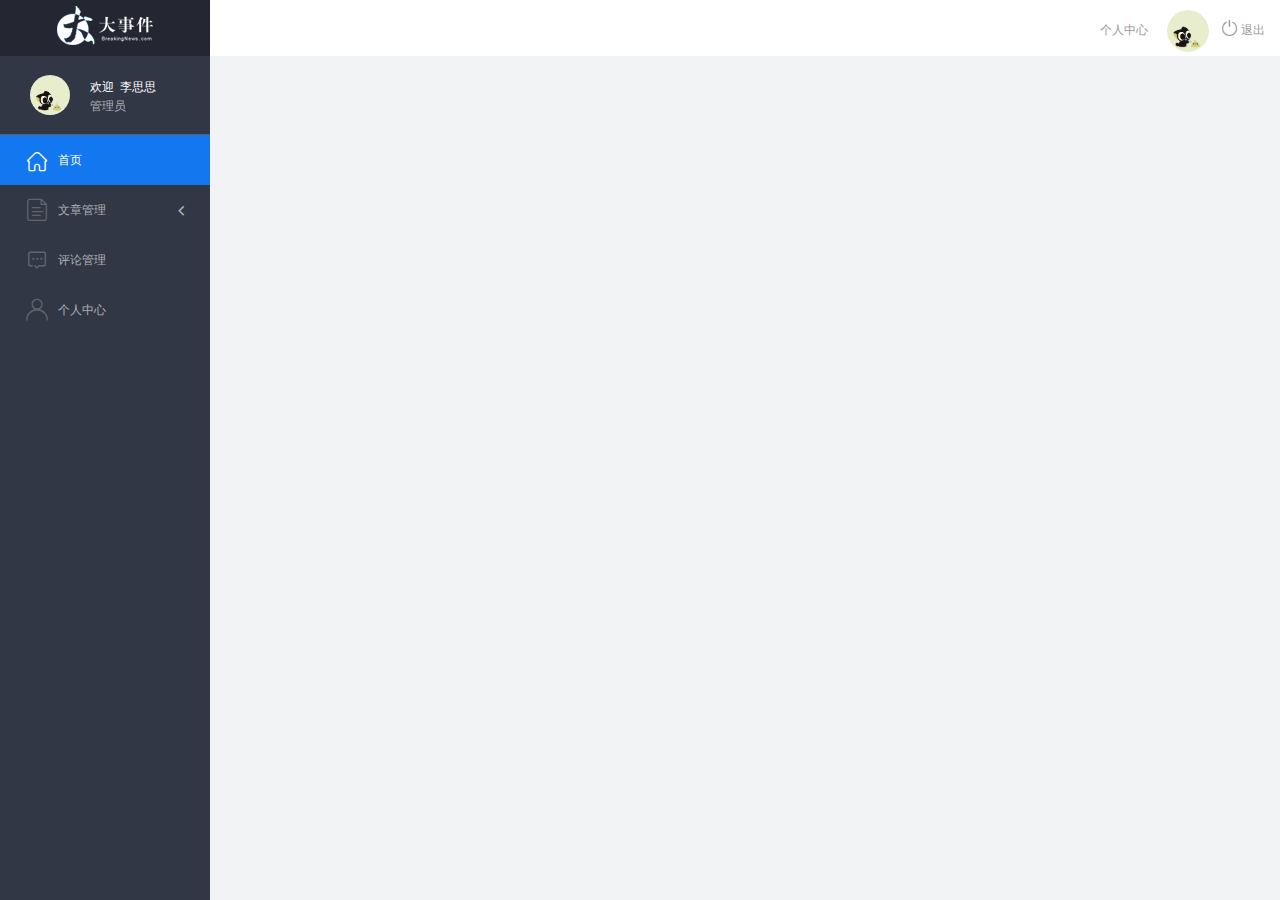
==== 静态资源/admin/index.html @ e1f72afa "准备好大事件静态资源" ====
<!DOCTYPE html>
<html lang="en">

<head>
    <meta charset="UTF-8">
    <meta name="viewport" content="width=device-width, initial-scale=1.0">
    <meta http-equiv="X-UA-Compatible" content="ie=edge">
    <title>大事件-后台首页</title>
    <link rel="stylesheet" href="./libs/bootstrap/css/bootstrap.min.css">
    <link rel="stylesheet" href="css/reset.css">
    <link rel="stylesheet" href="css/iconfont.css">
    <link rel="stylesheet" href="css/main.css">
    <script src="./libs/jquery-1.12.4.min.js"></script>
    <!-- 导入bootstrap的js文件 -->
    <script src="./libs/bootstrap/js/bootstrap.min.js"></script>
</head>

<body>
    <div class="sider">
        <a href="#" class="logo"><img src="images/logo02.png" alt="logo"></a>
        <div class="user_info">
            <img src="images/2.jpg" alt="person">
            <span>欢迎&nbsp;&nbsp;李思思</span>
            <b>管理员</b>
        </div>
        <!-- 左侧导航栏 -->
        <div class="menu">
            <div class="level01 active"><a href="#" target="main_frame"><i
                        class="iconfont icon-yidiandiantubiao04"></i><span>首页</span></a></div>
            <div class="level01"><a href="#"><i class="iconfont icon-icon-article"></i><span>文章管理</span><b
                        class="iconfont icon-arrowdownl"></b></a></div>
            <ul class="level02">
                <li><a href="#" target="main_frame"><i class="iconfont icon-previewright"></i><span>文章列表</span></a></li>
                <li><a href="#" target="main_frame"><i class="iconfont icon-previewright"></i><span>发表文章</span></a></li>
                <li><a href="#" target="main_frame"><i class="iconfont icon-previewright"></i><span>文章类别管理</span></a>
                </li>
            </ul>

            <div class="level01"><a href="#" target="main_frame"><i
                        class="iconfont icon-comment"></i><span>评论管理</span></a></div>
            <div class="level01" id="user"><a href="#" target="main_frame"><i
                        class="iconfont icon-user"></i><span>个人中心</span></a></div>
        </div>
        <!-- 顶部栏 -->
        <div class="header_bar">
            <div class="user_center_link">
                <a href="./user.html" target="main_frame">个人中心</a>
                <img src="images/2.jpg" alt="person">
                <a href="javascript:void(0)" class="logout"><i class="iconfont icon-tuichu"></i> 退出</a>
            </div>
        </div>
        <!-- 右侧主体内容 -->
        <div class="main" id="main_body">

        </div>
    </div>
</body>
</html>
---- 静态资源/admin/css/iconfont.css ----
@font-face {font-family: "iconfont";
  src: url('../fonts/iconfont.eot?t=1558003957214'); /* IE9 */
  src: url('../fonts/iconfont.eot?t=1558003957214#iefix') format('embedded-opentype'), /* IE6-IE8 */
  url('[data-uri]') format('woff2'),
  url('../fonts/iconfont.woff?t=1558003957214') format('woff'),
  url('../fonts/iconfont.ttf?t=1558003957214') format('truetype'), /* chrome, firefox, opera, Safari, Android, iOS 4.2+ */
  url('../fonts/iconfont.svg?t=1558003957214#iconfont') format('svg'); /* iOS 4.1- */
}

.iconfont {
  font-family: "iconfont" !important;
  font-size: 16px;
  font-style: normal;
  -webkit-font-smoothing: antialiased;
  -moz-osx-font-smoothing: grayscale;
}

.icon-yidiandiantubiao04:before {
  content: "\e607";
}

.icon-arrowdownl:before {
  content: "\e6a3";
}

.icon-key:before {
  content: "\e68b";
}

.icon-tuichu:before {
  content: "\e622";
}

.icon-previewright:before {
  content: "\e75c";
}

.icon-system:before {
  content: "\e6a6";
}

.icon-icondate:before {
  content: "\e609";
}

.icon-search:before {
  content: "\e656";
}

.icon-system1:before {
  content: "\e608";
}

.icon-user:before {
  content: "\e645";
}

.icon-comment:before {
  content: "\e60a";
}

.icon-icon-article:before {
  content: "\e601";
}
---- 静态资源/admin/css/main.css ----
body{
    font-family:'MicroSoft YaHei';
    background-color: #f2f3f5;
}
.main_wrap{
    position:fixed;
    width:100%;
    height:100%;
    left:0px;
    top:0px;
    background:url('../images/login_bg.jpg'); 
    background-size:100% 100%; 
  }
.header{
    width:1200px;
    overflow: hidden;
    margin:20px auto 0;
}
.heade .logo{
    float: left;
}
.header .copyright{
    float:right;
    font-size:12px;
    color:#fff;
    text-align:right;
    line-height:20px;
    margin-top:10px;
}
.login_form_con{
    position:absolute;
    left:50%;
    top:50%;
    margin-left:-200px;
    margin-top:-155px;
    width:400px;
    height:310px;
    background-color: #edeff0;
}

.login_form{
    position: relative;
}

.login_form .icon-user{
    position:absolute;
    font-size:16px;
    color:#999;
    left:46px;
    top:12px;
}
.login_form .icon-key{
    position:absolute;
    font-size:18px;
    color:#999;
    left:46px;
    top:78px;
}
.login_title{
    height:60px;
    background:url('../images/login_title.png') center center no-repeat #fff;
}
.input_txt,.input_pass,.input_sub{
    display:block;
    width:334px;
    height:37px;
    padding:0px;
    text-indent:40px;
    border:1px solid #ddd;
    margin:27px auto 0;
    outline:none;
}
.input_sub{
    margin-top:40px;
    height:42px;
    background-color: #19b9e7;
    text-indent:0px;
    font-size:18px;
    color:#fff;
    cursor: pointer;
}
.input_sub:hover{
    background-color: #08a0cc;
}

.sider{
    position:fixed;
    left:0;
    top:0;
    bottom:0;
    width:210px;
    background-color: #323745;
}
.sider .logo{
    display:block;
    height:56px;
    background-color: #242732;
    overflow: hidden;
}
.sider .logo img{
    display:block;
    margin:6px auto 0;
}
.user_info{
    height:79px;
    border-bottom:1px solid #5a5e6b;
}

.user_info img{
    float: left;
    width:40px;
    height:40px;
    border-radius:20px;
    margin:19px 0 0 30px;
}
.user_info span{
    float: left;
    width:120px;
    font-size:12px;
    color:#fff;
    margin:23px 0 0 20px;
}
.user_info b{
    float: left;
    width: 120px;
    font-weight:normal;
    font-size:12px;
    color:#adafb5;
    margin:2px 0 0 20px;
}

.menu .level01{
    height:50px;
    line-height:50px;
}
.menu .level01 a{
    display:block;
    height:50px;
    font-size:12px;
    color:#adafb5;
    overflow: hidden;
}
.menu .level01.active a{
    background-color: #1378f0;
    color:#fff;
}
.menu .level01.active i{
    color:#fff;
}

.menu .level01 a:hover{
    background-color: #1378f0;
    color:#fff;
}
.menu .level01 a:hover i{
    color:#fff;
}
.menu .level01 i{
    color:#61646f;
    font-size:22px;
    float: left;
    margin-left:26px;
}
.menu .level01 span{
    float: left;
    margin-left:10px;
}
.menu .level01 b{
    float: right;
    margin-right:20px;
    font-weight:normal;
    transform:rotate(90deg);
    transition:all 500ms ease;
}

.menu .level01 .rotate0{
    transform:rotate(0deg);
}

.menu .level02{
    background: #242732;
    display:none;
}


.menu .level02 li{
    height:40px;
    line-height:40px;
}
.menu .level02 li a{
    display:block;
    height:40px;
    font-size:12px;
    color:#adafb5;
    overflow: hidden;
}

.menu .level02 li a:hover{
    background-color: #1378f0;
    color:#fff;
}

.menu .level02 li i{
    font-size:12px;
    float: left;
    margin-left:60px;
}
.menu .level02 li span{
    font-size:12px;
    float: left;
    margin-left:5px;
}

.menu .level02 .active a{
    color:#ffae00;
}

.header_bar{
    position:fixed;
    left:210px;
    right:0;
    top:0;
    height:56px;
    background-color: #fff;
}

.main{
    position:fixed;
    left:210px;
    top:56px;
    right:0;
    bottom:0;
    background-color: #f2f3f5;
}

.search_form{
    width:218px;
    height:33px;
    border:1px solid #ddd;
    background-color: #f2f3f5;
    border-radius:16px;
    float: left;
    margin:12px 0 0 27px;
}

.search_form input{
    padding:0px;
    margin:0px;
    border:0px;
    float: left;
    background-color: #f2f3f5;
    font-size:12px;
    width:175px;
    height:31px;
    margin-left:12px;
    outline:none;
   
}

.search_form .icon-search{
    line-height:33px;
    cursor: pointer;
    font-size:18px;
    color:#abaebb;
}
.user_center_link{
    float:right;

}
.user_center_link a{
    line-height:56px;
    font-size:12px;
    color:#999;
    margin-right:15px;
}
.user_center_link a:hover{
    color:#ffae00
}

.user_center_link img{
    width:42px;
    height:42px;
    border-radius:32px;
    margin-right:10px;
}

.spannel_list{
    margin-top:20px;
}

.spannel{
	height:100px;
	overflow:hidden;
	text-align:center;
    position:relative;
    background-color: #fff;
    border:1px solid #e7e7e9;
    margin-bottom:20px;
}

.spannel em{
    font-style:normal;
	font-size:50px;
	line-height:50px;
	display:inline-block;
	margin:10px 0 0 20px;
	font-family:'Arial';
	color:#83a2ed;
}

.spannel span{
	font-size:14px;
	display:inline-block;
	color:#83a2ed;
	margin-left:10px;
}

.spannel b{
	position:absolute;
	left:0;
	bottom:0;
	width:100%;
	line-height:24px;
	background:#e5e5e5;
	color:#333;
	font-size:14px;
	font-weight:normal;
}

.scolor01 em,.scolor01 span{
	color:#6ac6e2;
}

.scolor02 em,.scolor02 span{
	color:#5fd9de;
}

.scolor03 em,.scolor03 span{
	color:#58d88e;
}


.gragh_pannel{
    height:350px;
    border:1px solid #e7e7e9;
    background-color: #fff!important; 
    margin-bottom:20px;  
}

.column_pannel{
    margin-bottom:20px;
    height:400px;
    border:1px solid #e7e7e9;
    background-color: #fff!important;   
}

.common_title{
    line-height:42px;
    background-color: #fbfbfb;
    border:1px solid #e7e7e9;
    margin-top:20px;
    text-indent: 15px;
    font-size:14px;
    color:#333;
}

.common_con{
    border:1px solid #e7e7e9;
    border-top:0px;
    background-color: #fff;
    padding-bottom:20px;
    margin-bottom:20px;
}
.opt_btns{
    margin-top:20px;
}

.mp20{
    margin-top:20px;
}

.pagination{   
   margin:0;
}

.article_form{
    margin-top:20px;
}

.form-group{
    margin-bottom:25px;
}

.form-group label{
    font-weight:normal;
    color:#666;
}

.icon-icondate{
    line-height:16px;
}

.user_pic{
    width:100px;
    height:100px;
    margin-bottom:10px;
}

.article_cover{
    width:200px;
    height:200px;
    margin-bottom:10px;
}
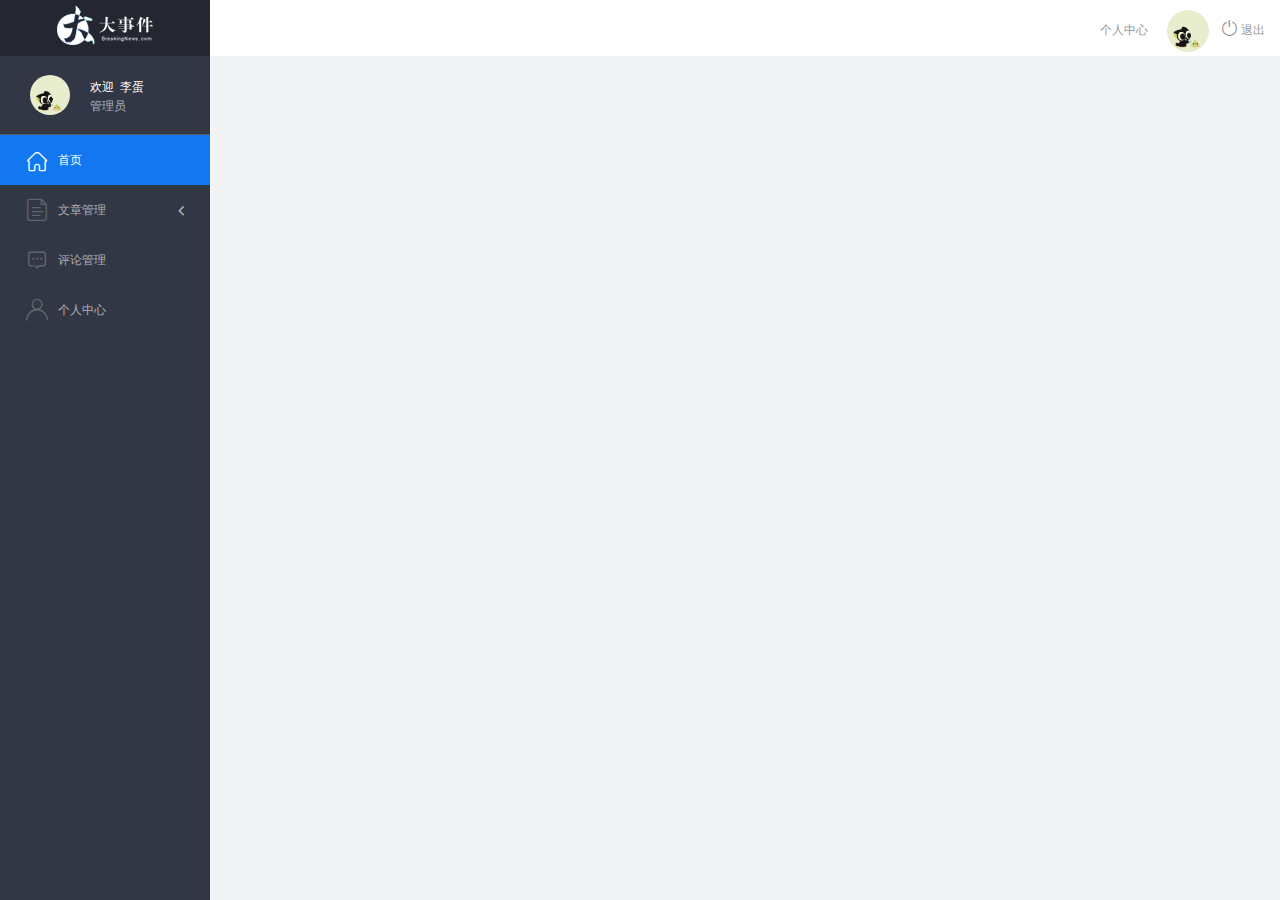
==== commit d348fee2: "完成大事件用户登录与退出" ====
--- a/静态资源/admin/index.html
+++ b/静态资源/admin/index.html
@@ -13,6 +13,8 @@
     <script src="./libs/jquery-1.12.4.min.js"></script>
     <!-- 导入bootstrap的js文件 -->
     <script src="./libs/bootstrap/js/bootstrap.min.js"></script>
+    <!-- 导入请求接口文件地址 -->
+    <script src="./libs/http.js"></script>
 </head>
 
 <body>
@@ -20,7 +22,7 @@
         <a href="#" class="logo"><img src="images/logo02.png" alt="logo"></a>
         <div class="user_info">
             <img src="images/2.jpg" alt="person">
-            <span>欢迎&nbsp;&nbsp;李思思</span>
+            <span>欢迎&nbsp;&nbsp;<i style="font-style: normal;">李蛋</i></span>
             <b>管理员</b>
         </div>
         <!-- 左侧导航栏 -->
@@ -54,5 +56,43 @@
 
         </div>
     </div>
+
+
+    <script>
+        //进来就发送ajax请求来获取用户信息
+        $(function () {
+            $.ajax({
+                type: 'get',
+                url: window.BigNew.user_info,
+                // jquery设置添加请求头
+                // headers : {
+                //     Authorization : localStorage.getItem('token')
+                // },
+                // js原生设置请求头方法
+                // xhr.setRequestHeader('Authorization',localStorage.getItem('token'))
+                success: function (backData) {
+                    console.log(backData);
+                    // 将获取到的用户信息添加到页面指点的位置
+                    if (backData.code == 200) {
+                        $('.user_info>span>i').text(backData.data.nickname);
+                        $('.user_info>img').attr('src', backData.data.userPic);
+                        $('.user_center_link>img').attr('src', backData.data.userPic);
+                    };
+                }
+            });
+
+            //   设置退出登录事件
+            $('.logout').on('click', function () {
+            //   判断用户是否真的要退出
+            if (confirm('你是否要退出登录?')){
+                // 删除本地token
+                localStorage.removeItem('token');
+                // 返回到登录页面
+                window.location.href = './login.html';
+            }
+            })
+        });
+    </script>
 </body>
+
 </html>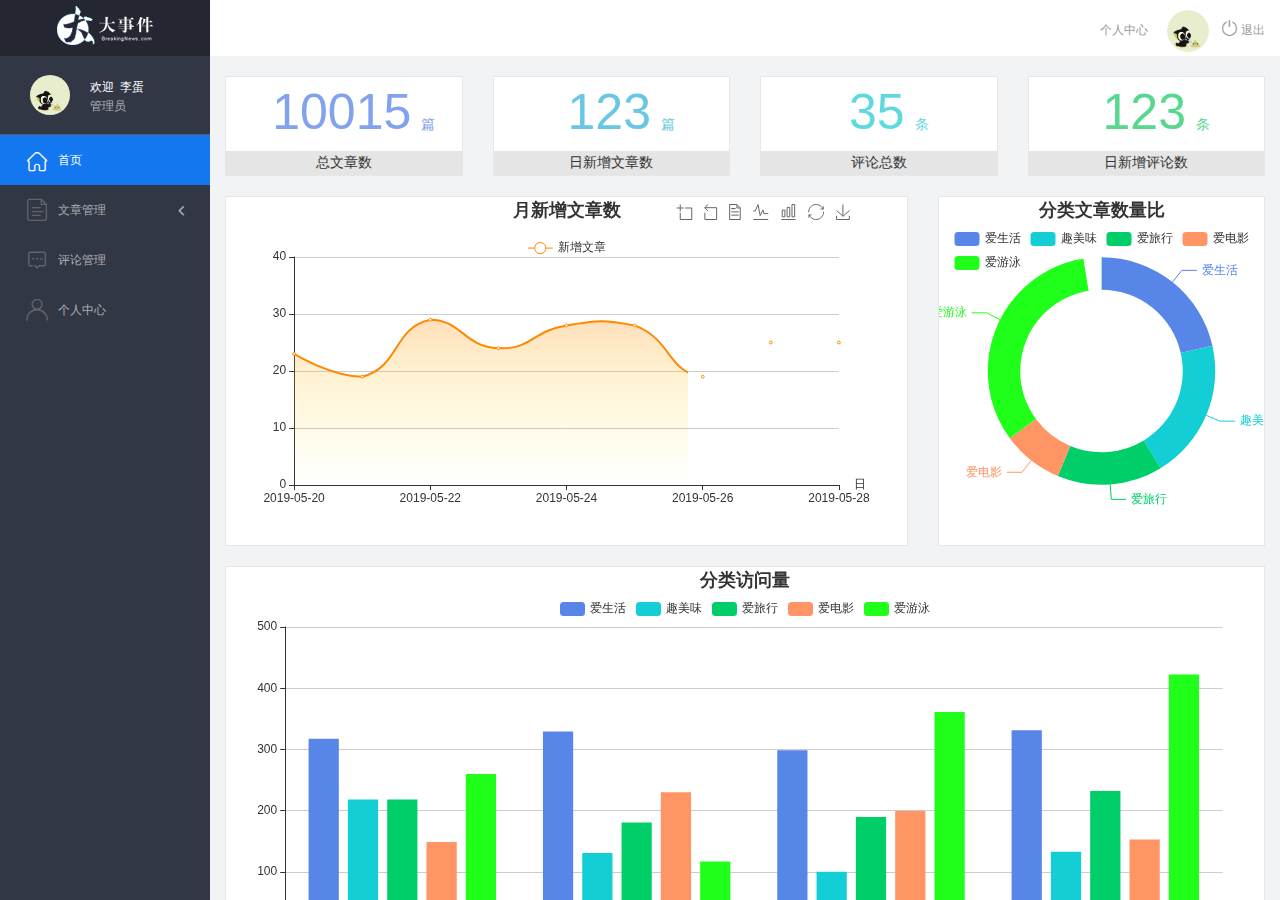
==== commit 09ba2740: "左侧点击页码事件完成" ====
--- a/静态资源/admin/index.html
+++ b/静态资源/admin/index.html
@@ -27,33 +27,48 @@
         </div>
         <!-- 左侧导航栏 -->
         <div class="menu">
-            <div class="level01 active"><a href="#" target="main_frame"><i
-                        class="iconfont icon-yidiandiantubiao04"></i><span>首页</span></a></div>
-            <div class="level01"><a href="#"><i class="iconfont icon-icon-article"></i><span>文章管理</span><b
-                        class="iconfont icon-arrowdownl"></b></a></div>
+            <div class="level01 active">
+                <a href="./main_count.html" target="myIfame">
+                    <i class="iconfont icon-yidiandiantubiao04"></i><span>首页</span>
+                </a>
+            </div>
+            <div class="level01">
+                <a href="./article_category.html" target="myIfame">
+                    <i class="iconfont icon-icon-article"></i><span>文章管理</span><b class="iconfont icon-arrowdownl"></b>
+                </a>
+            </div>
             <ul class="level02">
-                <li><a href="#" target="main_frame"><i class="iconfont icon-previewright"></i><span>文章列表</span></a></li>
-                <li><a href="#" target="main_frame"><i class="iconfont icon-previewright"></i><span>发表文章</span></a></li>
-                <li><a href="#" target="main_frame"><i class="iconfont icon-previewright"></i><span>文章类别管理</span></a>
+                <li>
+                    <a href="./article_list.html" target="myIfame"><i class="iconfont icon-previewright"></i><span>文章列表</span></a>
+                </li>
+                <li>
+                    <a href="./article_release.html" target="myIfame"><i class="iconfont icon-previewright"></i><span>发表文章</span></a>
+                </li>
+                <li>
+                    <a href="./article_edit.html" target="myIfame"><i class="iconfont icon-previewright"></i><span>文章类别管理</span></a>
                 </li>
             </ul>
 
-            <div class="level01"><a href="#" target="main_frame"><i
-                        class="iconfont icon-comment"></i><span>评论管理</span></a></div>
-            <div class="level01" id="user"><a href="#" target="main_frame"><i
-                        class="iconfont icon-user"></i><span>个人中心</span></a></div>
+            <div class="level01">
+                <a href="./comment_list.html" target="myIfame"><i class="iconfont icon-comment"></i><span>评论管理</span></a>
+            </div>
+            <div class="level01" id="user">
+                <a href="./user.html" target="myIfame">
+                    <i class="iconfont icon-user"></i><span>个人中心</span>
+                </a>
+            </div>
         </div>
         <!-- 顶部栏 -->
         <div class="header_bar">
             <div class="user_center_link">
-                <a href="./user.html" target="main_frame">个人中心</a>
+                <a href="./user.html" target="myIfame">个人中心</a>
                 <img src="images/2.jpg" alt="person">
                 <a href="javascript:void(0)" class="logout"><i class="iconfont icon-tuichu"></i> 退出</a>
             </div>
         </div>
         <!-- 右侧主体内容 -->
         <div class="main" id="main_body">
-
+            <iframe src="./main_count.html" frameborder="0" name="myIfame" style="width: 100%; height: 100%;"></iframe>
         </div>
     </div>
 
@@ -83,15 +98,35 @@
 
             //   设置退出登录事件
             $('.logout').on('click', function () {
-            //   判断用户是否真的要退出
-            if (confirm('你是否要退出登录?')){
-                // 删除本地token
-                localStorage.removeItem('token');
-                // 返回到登录页面
-                window.location.href = './login.html';
-            }
+                //   判断用户是否真的要退出
+                if (confirm('你是否要退出登录?')) {
+                    // 删除本地token
+                    localStorage.removeItem('token');
+                    // 返回到登录页面
+                    window.location.href = './login.html';
+                }
             })
         });
+
+        // 给左侧列表添加点击事件来改变他的颜色
+        $('.menu>.level01').on('click',function(){
+         // 当前点击添加类,其他兄弟移出类
+         $(this).addClass('active').siblings().removeClass('active');
+        //  加个判断,要是点击第二类,就显示或者隐藏ul
+        if ($(this).index()==1){
+            $('ul.level02').slideToggle();
+            // 当列表展开的时候,小箭头会切换
+            $(this).find('b').toggleClass('rotate0');
+            // 显示ul时默认触发点击事件第一个小li
+            $('.level02>li').first()[0].click();
+        }
+        });
+
+        // 给小li添加点击事件，给他添加字体颜色
+        $('.level02>li').on('click',function(){
+            $(this).addClass('active').siblings().removeClass('active');
+        })
+
     </script>
 </body>
 
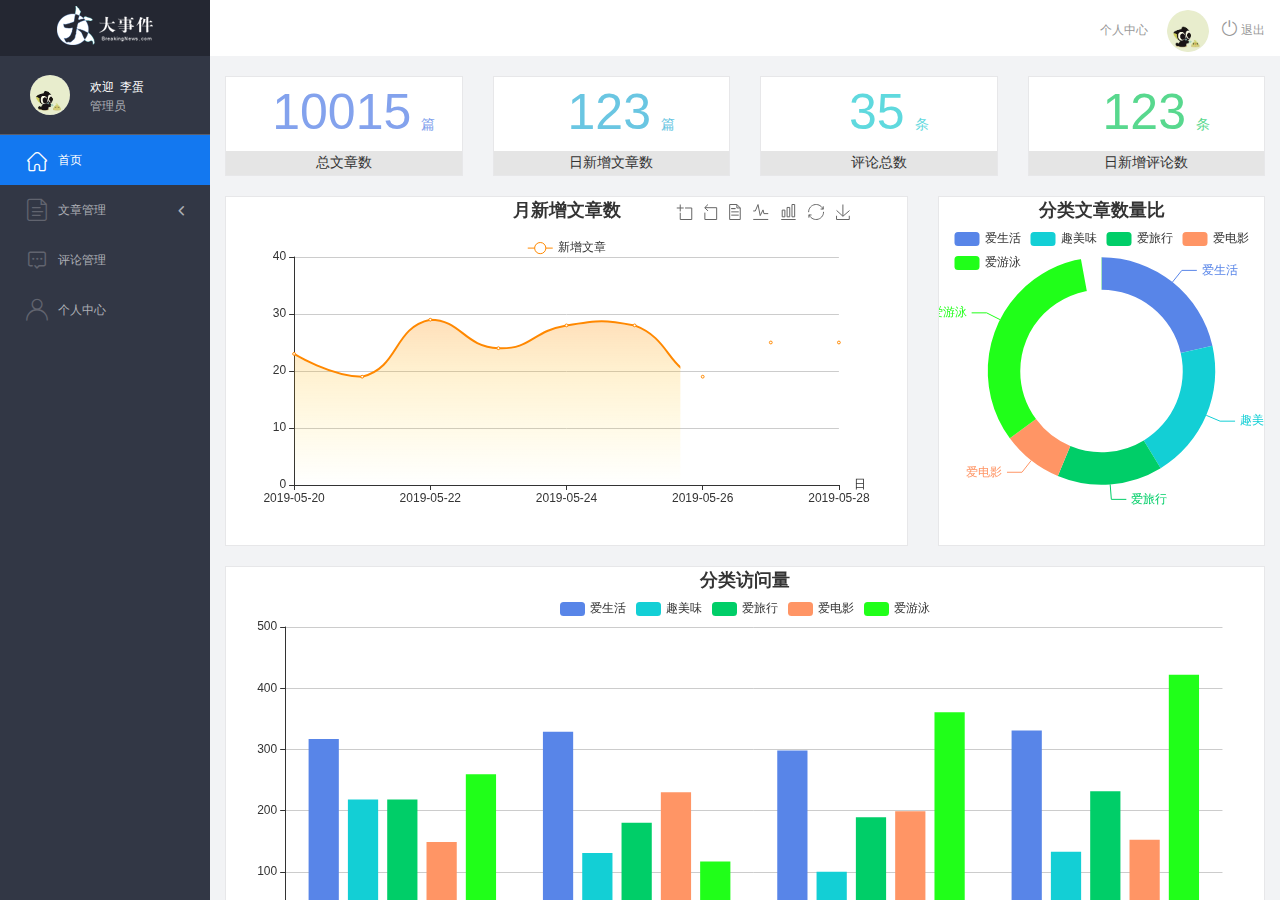
==== commit 8bf8eb6d: "个人中心页面完成并获取文章管理类目" ====
--- a/静态资源/admin/index.html
+++ b/静态资源/admin/index.html
@@ -33,7 +33,7 @@
                 </a>
             </div>
             <div class="level01">
-                <a href="./article_category.html" target="myIfame">
+                <a href="./article_list.html" target="myIfame">
                     <i class="iconfont icon-icon-article"></i><span>文章管理</span><b class="iconfont icon-arrowdownl"></b>
                 </a>
             </div>
@@ -45,7 +45,7 @@
                     <a href="./article_release.html" target="myIfame"><i class="iconfont icon-previewright"></i><span>发表文章</span></a>
                 </li>
                 <li>
-                    <a href="./article_edit.html" target="myIfame"><i class="iconfont icon-previewright"></i><span>文章类别管理</span></a>
+                    <a href="./article_category.html" target="myIfame"><i class="iconfont icon-previewright"></i><span>文章类别管理</span></a>
                 </li>
             </ul>
 
@@ -118,7 +118,7 @@
             // 当列表展开的时候,小箭头会切换
             $(this).find('b').toggleClass('rotate0');
             // 显示ul时默认触发点击事件第一个小li
-            $('.level02>li').first()[0].click();
+            $('.level02>li:eq(0)').trigger('click');
         }
         });
 
